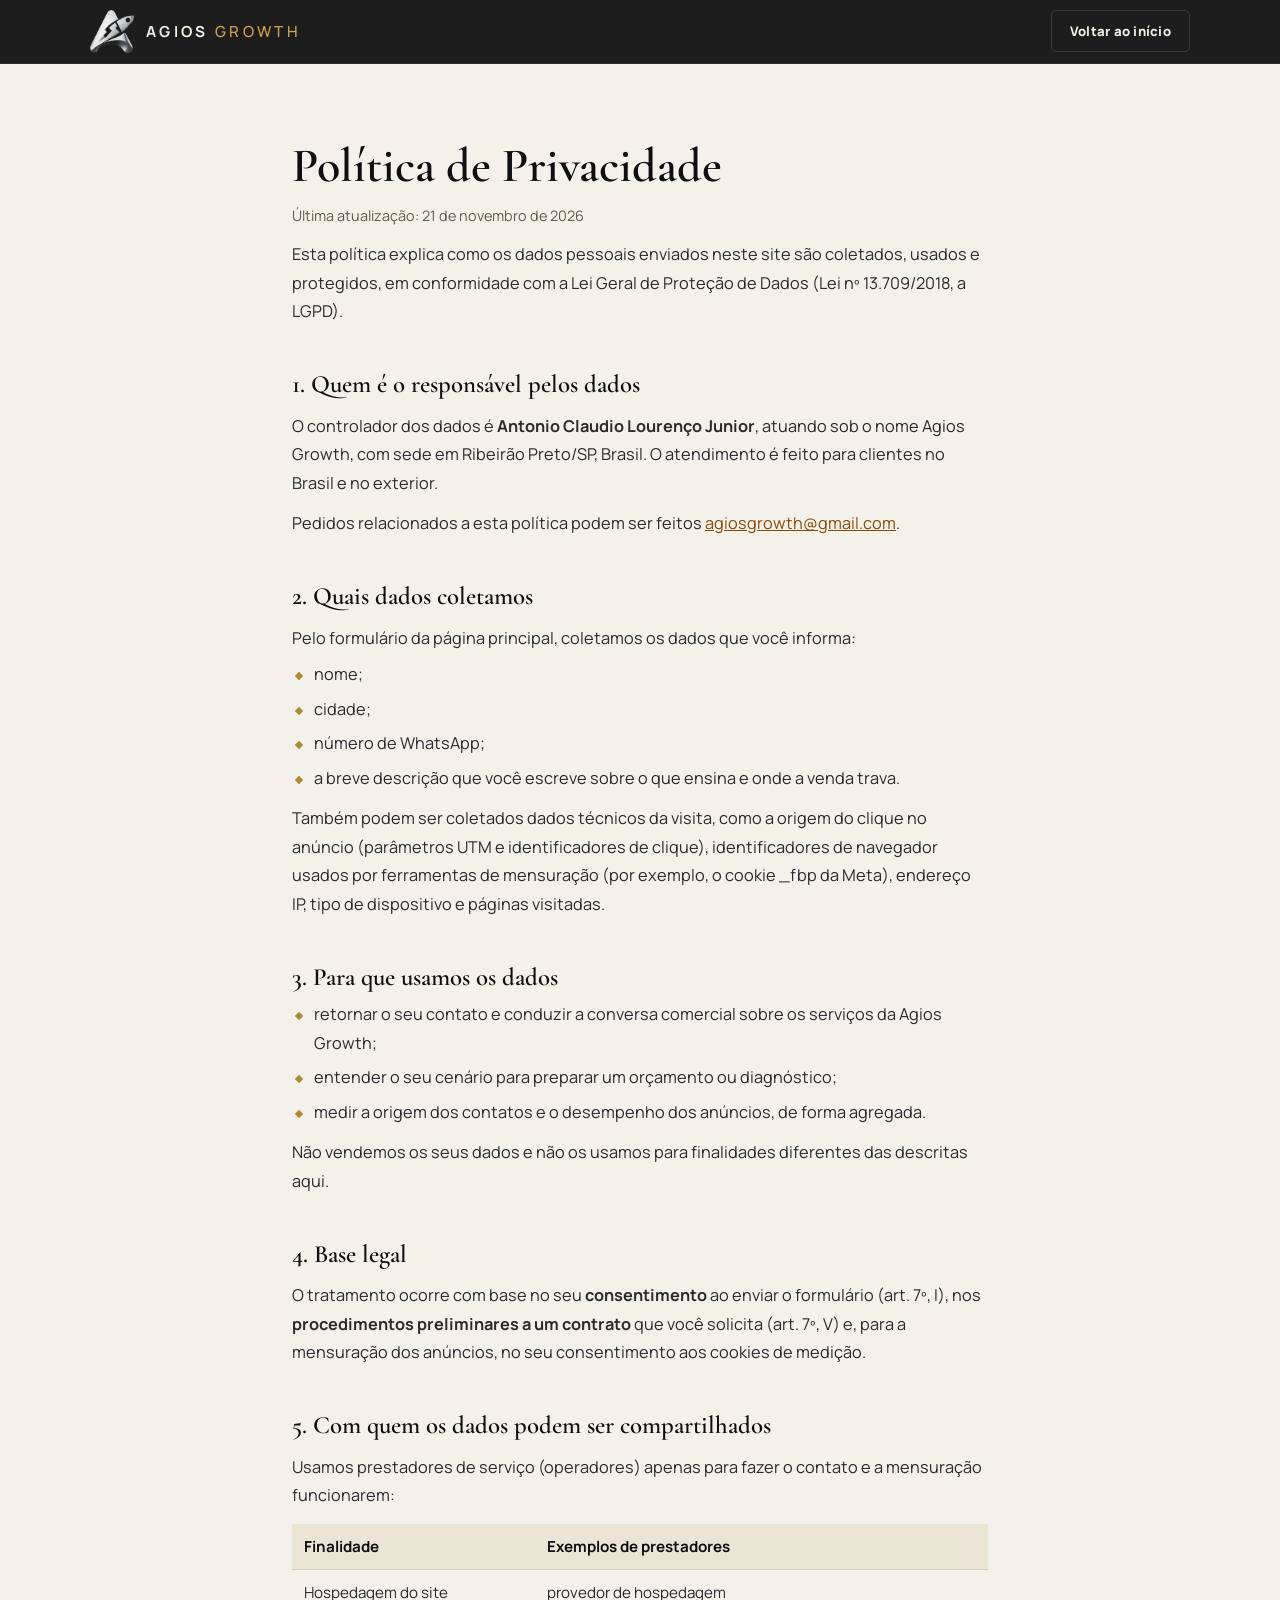
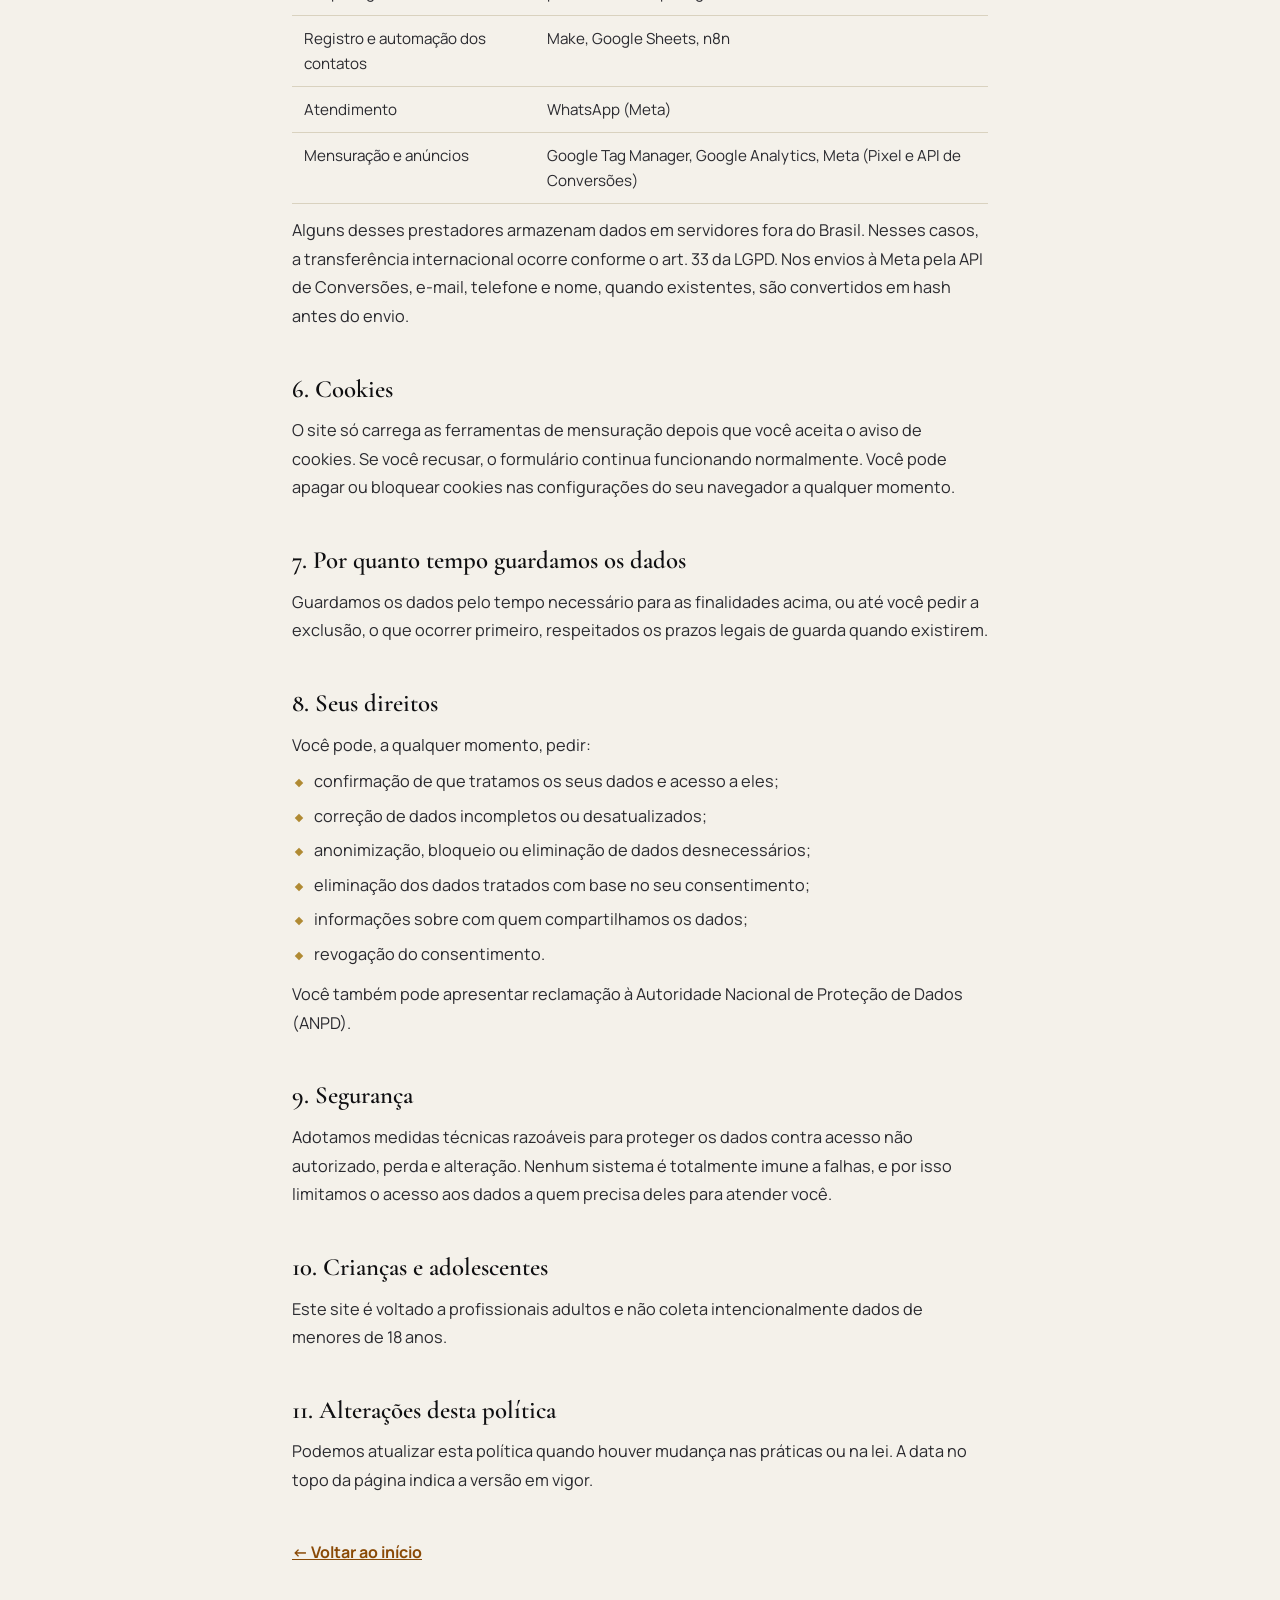
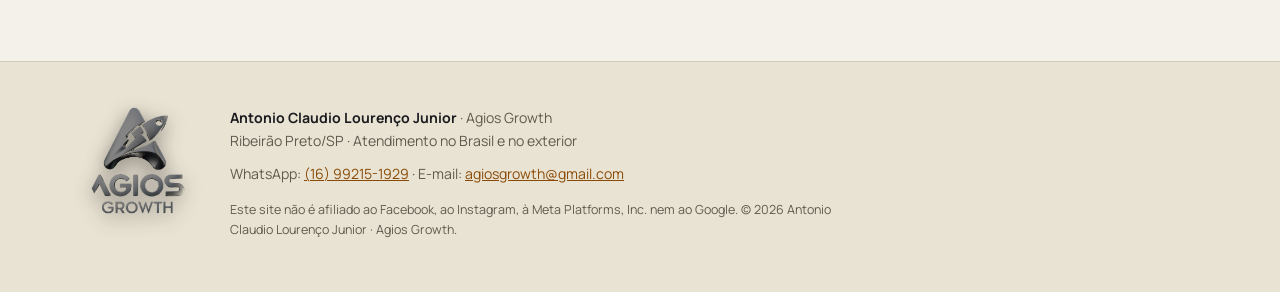
==== privacidade.html @ ae83b144 "Add files via upload" ====
<!doctype html>
<html lang="pt-BR">
<head>
<meta charset="utf-8">
<meta name="viewport" content="width=device-width,initial-scale=1">
<title>Política de Privacidade | Agios Growth</title>
<link rel="canonical" href="https://gestaoparamentores.com.br/privacidade.html">
<meta name="description" content="Como a Agios Growth coleta, usa e protege os dados enviados pelo formulário do site, conforme a LGPD.">
<meta name="theme-color" content="#0B0B0D">
<link rel="icon" type="image/png" href="img/favicon-48.png">
<link rel="apple-touch-icon" href="img/icone-192.png">
<link rel="preconnect" href="https://fonts.googleapis.com">
<link rel="preconnect" href="https://fonts.gstatic.com" crossorigin>
<link href="https://fonts.googleapis.com/css2?family=Cormorant+Garamond:wght@500;600&family=Manrope:wght@400;500;700&display=swap" rel="stylesheet">
<link rel="stylesheet" href="style.css">
<script src="config.js" defer></script>
<script src="app.js" defer></script>
</head>
<body class="read">
<header class="top">
<div class="wrap">
<a class="brand" href="index.html" aria-label="Agios Growth, início"><img src="img/simbolo-s.webp" alt="" width="44" height="43"><span>AGIOS <b>GROWTH</b></span></a>
<a class="btn btn-line" href="index.html" style="min-height:42px;padding:10px 18px;font-size:.82rem">Voltar ao início</a>
</div>
</header>

<main class="doc">
<h1>Política de Privacidade</h1>
<p class="upd">Última atualização: 21 de novembro de 2026</p>
<p>Esta política explica como os dados pessoais enviados neste site são coletados, usados e protegidos, em conformidade com a Lei Geral de Proteção de Dados (Lei nº 13.709/2018, a LGPD).</p>

<h2>1. Quem é o responsável pelos dados</h2>
<p>O controlador dos dados é <strong>Antonio Claudio Lourenço Junior</strong>, atuando sob o nome Agios Growth, com sede em Ribeirão Preto/SP, Brasil. O atendimento é feito para clientes no Brasil e no exterior.</p>
<p>Pedidos relacionados a esta política podem ser feitos <span data-config="email">pelo WhatsApp de atendimento</span>.</p>

<h2>2. Quais dados coletamos</h2>
<p>Pelo formulário da página principal, coletamos os dados que você informa:</p>
<ul>
<li>nome;</li>
<li>cidade;</li>
<li>número de WhatsApp;</li>
<li>a breve descrição que você escreve sobre o que ensina e onde a venda trava.</li>
</ul>
<p>Também podem ser coletados dados técnicos da visita, como a origem do clique no anúncio (parâmetros UTM e identificadores de clique), identificadores de navegador usados por ferramentas de mensuração (por exemplo, o cookie _fbp da Meta), endereço IP, tipo de dispositivo e páginas visitadas.</p>

<h2>3. Para que usamos os dados</h2>
<ul>
<li>retornar o seu contato e conduzir a conversa comercial sobre os serviços da Agios Growth;</li>
<li>entender o seu cenário para preparar um orçamento ou diagnóstico;</li>
<li>medir a origem dos contatos e o desempenho dos anúncios, de forma agregada.</li>
</ul>
<p>Não vendemos os seus dados e não os usamos para finalidades diferentes das descritas aqui.</p>

<h2>4. Base legal</h2>
<p>O tratamento ocorre com base no seu <strong>consentimento</strong> ao enviar o formulário (art. 7º, I), nos <strong>procedimentos preliminares a um contrato</strong> que você solicita (art. 7º, V) e, para a mensuração dos anúncios, no seu consentimento aos cookies de medição.</p>

<h2>5. Com quem os dados podem ser compartilhados</h2>
<p>Usamos prestadores de serviço (operadores) apenas para fazer o contato e a mensuração funcionarem:</p>
<table>
<tr><th>Finalidade</th><th>Exemplos de prestadores</th></tr>
<tr><td>Hospedagem do site</td><td>provedor de hospedagem</td></tr>
<tr><td>Registro e automação dos contatos</td><td>Make, Google Sheets, n8n</td></tr>
<tr><td>Atendimento</td><td>WhatsApp (Meta)</td></tr>
<tr><td>Mensuração e anúncios</td><td>Google Tag Manager, Google Analytics, Meta (Pixel e API de Conversões)</td></tr>
</table>
<p>Alguns desses prestadores armazenam dados em servidores fora do Brasil. Nesses casos, a transferência internacional ocorre conforme o art. 33 da LGPD. Nos envios à Meta pela API de Conversões, e-mail, telefone e nome, quando existentes, são convertidos em hash antes do envio.</p>

<h2 id="cookies">6. Cookies</h2>
<p>O site só carrega as ferramentas de mensuração depois que você aceita o aviso de cookies. Se você recusar, o formulário continua funcionando normalmente. Você pode apagar ou bloquear cookies nas configurações do seu navegador a qualquer momento.</p>

<h2>7. Por quanto tempo guardamos os dados</h2>
<p>Guardamos os dados pelo tempo necessário para as finalidades acima, ou até você pedir a exclusão, o que ocorrer primeiro, respeitados os prazos legais de guarda quando existirem.</p>

<h2>8. Seus direitos</h2>
<p>Você pode, a qualquer momento, pedir:</p>
<ul>
<li>confirmação de que tratamos os seus dados e acesso a eles;</li>
<li>correção de dados incompletos ou desatualizados;</li>
<li>anonimização, bloqueio ou eliminação de dados desnecessários;</li>
<li>eliminação dos dados tratados com base no seu consentimento;</li>
<li>informações sobre com quem compartilhamos os dados;</li>
<li>revogação do consentimento.</li>
</ul>
<p>Você também pode apresentar reclamação à Autoridade Nacional de Proteção de Dados (ANPD).</p>

<h2>9. Segurança</h2>
<p>Adotamos medidas técnicas razoáveis para proteger os dados contra acesso não autorizado, perda e alteração. Nenhum sistema é totalmente imune a falhas, e por isso limitamos o acesso aos dados a quem precisa deles para atender você.</p>

<h2>10. Crianças e adolescentes</h2>
<p>Este site é voltado a profissionais adultos e não coleta intencionalmente dados de menores de 18 anos.</p>

<h2>11. Alterações desta política</h2>
<p>Podemos atualizar esta política quando houver mudança nas práticas ou na lei. A data no topo da página indica a versão em vigor.</p>

<a class="back" href="index.html">← Voltar ao início</a>
</main>

<footer class="foot light-f">
<div class="wrap">
<img src="img/logo-s.webp" alt="Agios Growth" width="96" height="109" loading="lazy" style="filter:drop-shadow(0 6px 10px rgba(0,0,0,.45)) brightness(.55) contrast(1.2)">
<div>
<p><strong>Antonio Claudio Lourenço Junior</strong> · Agios Growth<br>Ribeirão Preto/SP · Atendimento no Brasil e no exterior</p>
<p class="contact">WhatsApp: <a href="https://wa.me/5516992151929" rel="noopener">(16) 99215-1929</a> · E-mail: <a href="mailto:agiosgrowth@gmail.com">agiosgrowth@gmail.com</a></p>
<p class="meta">Este site não é afiliado ao Facebook, ao Instagram, à Meta Platforms, Inc. nem ao Google. © 2026 Antonio Claudio Lourenço Junior · Agios Growth.</p>
</div>
</div>
</footer>

<div id="cookie" class="cookie glass" role="dialog" aria-label="Aviso de cookies" style="background:rgba(20,20,23,.96)">
<p>Uso cookies de medição para entender de onde vêm as visitas e avaliar os anúncios.</p>
<button class="btn btn-line" id="cookie-no" type="button">Recusar</button>
<button class="btn btn-act" id="cookie-ok" type="button">Aceitar</button>
</div>
</body>
</html>
---- style.css ----
/* Agios Growth · LP infoprodutores · base visual v1.0 (preto metal, dourado, laranja só na ação) */
:root{
  --bg:#0B0B0D;--g1:#141417;--g2:#1B1B1F;--line:#2A2A30;
  --gold:#D1A94A;--gold-l:#F0D48A;--gold-xl:#FFF1C4;
  --act:#FF7A1A;--act-d:#E5620A;
  --txt:#F3F0E8;--mut:#9C978C;--soft:#C9C4B8;
  --serif:"Cormorant Garamond",Georgia,"Times New Roman",serif;
  --sans:"Manrope",system-ui,-apple-system,"Segoe UI",sans-serif;
}
*{box-sizing:border-box}
html{scroll-behavior:smooth;-webkit-text-size-adjust:100%}
body{margin:0;background:var(--bg);color:var(--txt);font:400 16px/1.65 var(--sans);-webkit-font-smoothing:antialiased;overflow-x:hidden}
h1,h2,h3,p,ul,ol,figure{margin:0}
ul,ol{padding:0;list-style:none}
img{max-width:100%;display:block}
a{color:var(--gold-l)}a:hover{color:var(--gold-xl)}
:focus-visible{outline:2px solid var(--gold-l);outline-offset:3px}
.sr{position:absolute;width:1px;height:1px;overflow:hidden;clip:rect(0 0 0 0);white-space:nowrap}
.skip{position:absolute;left:12px;top:-60px;background:var(--gold-l);color:#0B0B0D;padding:10px 16px;border-radius:4px;font-weight:700;z-index:100;text-decoration:none}
.skip:focus{top:12px}

.wrap{max-width:1180px;margin-inline:auto;padding-inline:clamp(20px,4vw,40px);position:relative}
.sec{padding-block:clamp(72px,9vw,124px);position:relative;overflow:hidden}
.metal{background-color:#0F0F11;background-image:url(img/metal.webp);background-size:360px 360px}
.serif{font-family:var(--serif)}
.kicker{font:600 .74rem/1.5 var(--sans);letter-spacing:.22em;text-transform:uppercase;color:var(--act);margin-bottom:22px;display:flex;align-items:center;gap:12px}
.kicker::before{content:"";width:28px;height:1px;background:var(--act);flex:none}
.h2{font-family:var(--serif);font-weight:500;font-size:clamp(2.1rem,4.4vw,3.5rem);line-height:1.04;letter-spacing:-.012em;text-wrap:balance}
.lead{color:var(--mut);font-size:1.06rem;line-height:1.7;max-width:60ch;margin-top:22px}
.gold{text-shadow:none;background-image:linear-gradient(100deg,#C99A3C 0%,#E3BE63 22%,#FFF1C4 46%,#F0D48A 54%,#CFA146 78%,#E3BE63 100%);background-size:220% 100%;-webkit-background-clip:text;background-clip:text;color:transparent;font-style:italic;animation:sheen 8s linear infinite}
/* tipografia em alto relevo */
.emboss{text-shadow:0 1px 0 rgba(255,255,255,.22),0 -1px 0 rgba(0,0,0,.65),0 2px 3px rgba(0,0,0,.5),0 22px 38px rgba(0,0,0,.55)}

.glass{background:linear-gradient(135deg,rgba(255,255,255,.13),rgba(255,255,255,.03) 60%);border:1px solid rgba(255,255,255,.15);-webkit-backdrop-filter:blur(16px) saturate(150%);backdrop-filter:blur(16px) saturate(150%);box-shadow:inset 0 1px 0 rgba(255,255,255,.28),inset 0 -1px 0 rgba(0,0,0,.4),0 34px 70px -28px rgba(0,0,0,.85)}
.plate{background:linear-gradient(160deg,#1C1C20 0%,#121214 55%,#0C0C0E 100%);border:1px solid var(--line);box-shadow:inset 0 1px 0 rgba(255,255,255,.07),0 2px 0 rgba(0,0,0,.6),0 30px 60px -30px rgba(0,0,0,.95),0 8px 18px -8px rgba(0,0,0,.7)}

/* botões: laranja = ação principal; verde WhatsApp só no botão do WhatsApp */
.btn{display:inline-flex;align-items:center;justify-content:center;gap:10px;min-height:52px;padding:14px 28px;font:800 .95rem/1.2 var(--sans);letter-spacing:.02em;text-decoration:none;border-radius:6px;cursor:pointer;border:0;transition:transform .25s,box-shadow .25s,filter .25s}
.btn-act{background:linear-gradient(180deg,#FF9A4A 0%,#FF7A1A 48%,#E5620A 100%);color:#0B0B0D;box-shadow:inset 0 1px 0 rgba(255,255,255,.55),inset 0 -3px 0 rgba(120,40,0,.45),0 18px 36px -14px rgba(255,122,26,.75),0 4px 0 #A14308}
.btn-act:hover{color:#0B0B0D;transform:translateY(-2px);filter:brightness(1.06);box-shadow:inset 0 1px 0 rgba(255,255,255,.65),inset 0 -3px 0 rgba(120,40,0,.45),0 24px 44px -14px rgba(255,122,26,.9),0 6px 0 #A14308}
.btn-act:active{transform:translateY(2px);box-shadow:inset 0 1px 0 rgba(255,255,255,.4),0 8px 18px -10px rgba(255,122,26,.7),0 1px 0 #A14308}
.btn-act[disabled]{filter:grayscale(.5) brightness(.8);cursor:wait;transform:none}
.btn-line{background:transparent;color:var(--txt);border:1px solid #3A3A42}
.btn-line:hover{color:var(--gold-l);border-color:var(--gold)}
.btn-wa{background:linear-gradient(180deg,#43E57F 0%,#25D366 50%,#1AAE52 100%);color:#06210F;font-size:1.05rem;min-height:62px;padding:18px 34px;box-shadow:inset 0 1px 0 rgba(255,255,255,.6),inset 0 -3px 0 rgba(0,70,30,.4),0 20px 40px -14px rgba(37,211,102,.7),0 4px 0 #0E7A39;position:relative;animation:waPulse 2.4s ease-out infinite}
.btn-wa:hover{color:#06210F;transform:translateY(-2px);filter:brightness(1.05)}
.btn-wa svg{flex:none}

/* topo */
.top{position:sticky;top:0;z-index:40;background:rgba(11,11,13,.74);-webkit-backdrop-filter:blur(18px) saturate(140%);backdrop-filter:blur(18px) saturate(140%);border-bottom:1px solid rgba(255,255,255,.08)}
.top .wrap{display:flex;align-items:center;justify-content:space-between;gap:20px;padding-block:10px}
.brand{display:flex;align-items:center;gap:12px;text-decoration:none;color:var(--txt)}
.brand img{width:44px;height:auto}
.brand span{font:700 .95rem/1 var(--sans);letter-spacing:.22em}
.brand b{color:var(--gold);font-weight:500}
.top .btn{min-height:42px;padding:10px 20px;font-size:.82rem;border-radius:5px}

/* hero */
.hero{padding-block:clamp(36px,6vw,84px) clamp(56px,7vw,104px);position:relative;overflow:hidden}
.hero .photo{position:absolute;right:max(-60px,calc((100vw - 1180px)/-2));top:0;bottom:0;width:min(58%,760px);pointer-events:none}
.hero .photo img{width:100%;height:100%;object-fit:cover;object-position:55% 8%;-webkit-mask-image:radial-gradient(ellipse 62% 70% at 60% 42%,#000 50%,transparent 100%);mask-image:radial-gradient(ellipse 62% 70% at 60% 42%,#000 50%,transparent 100%);opacity:.34;filter:blur(1.5px) saturate(1.1)}
.hero-grid{display:grid;grid-template-columns:minmax(0,1.05fr) minmax(0,.95fr);gap:clamp(28px,4vw,64px);align-items:center;position:relative;z-index:2}
.hero h1{font-family:var(--serif);font-weight:500;font-size:clamp(2.45rem,5.2vw,4.4rem);line-height:1;letter-spacing:-.02em;text-wrap:balance}
.hero .lead{font-size:1.12rem;max-width:52ch}
.stats{display:flex;flex-wrap:wrap;gap:14px 40px;margin-top:44px;padding-top:24px;border-top:1px solid var(--line)}
.stats li span{display:block}
.stats .n{font:600 2rem/1 var(--serif)}
.stats .t{color:var(--mut);font-size:.84rem;margin-top:8px}
.orb{position:absolute;border-radius:50%;pointer-events:none}

.card-wrap{position:relative;perspective:1200px}
.ring{position:absolute;left:50%;top:50%;width:112%;aspect-ratio:1;margin:-56% 0 0 -56%;transform:perspective(900px) rotateX(68deg);pointer-events:none;z-index:0}
.ring i{display:block;width:100%;height:100%;border-radius:50%;background:conic-gradient(from 0deg,transparent 0 16%,#F0D48A 28%,transparent 42%,transparent 62%,#D1A94A 76%,transparent 90%);-webkit-mask:radial-gradient(farthest-side,transparent calc(100% - 4px),#000 calc(100% - 3px));mask:radial-gradient(farthest-side,transparent calc(100% - 4px),#000 calc(100% - 3px));animation:spin 26s linear infinite}
.fcard{position:relative;z-index:2;border-radius:16px;padding:clamp(24px,3vw,34px);background:linear-gradient(145deg,rgba(255,255,255,.12),rgba(255,255,255,.02) 55%,rgba(209,169,74,.07)),rgba(15,15,18,.84);-webkit-backdrop-filter:blur(22px) saturate(150%);backdrop-filter:blur(22px) saturate(150%);transform:rotateY(-4deg) rotateX(2deg);transform-style:preserve-3d;box-shadow:inset 0 1px 0 rgba(255,255,255,.34),inset 0 -1px 0 rgba(0,0,0,.45),0 50px 90px -30px rgba(0,0,0,.95),0 18px 36px -14px rgba(0,0,0,.7),0 0 0 1px rgba(255,255,255,.04)}
.fcard h2{font:600 1.7rem/1.1 var(--serif);text-shadow:0 1px 0 rgba(255,255,255,.2),0 2px 6px rgba(0,0,0,.6)}
.fcard .sub{color:var(--soft);font-size:.92rem;margin-top:8px}
.field{margin-top:16px}
.field label{display:block;font:700 .74rem/1 var(--sans);letter-spacing:.12em;text-transform:uppercase;color:var(--gold-l);margin-bottom:8px}
.field input,.field textarea{width:100%;font:500 1rem/1.4 var(--sans);color:var(--txt);background:rgba(8,8,10,.62);border:1px solid rgba(255,255,255,.16);border-radius:8px;padding:14px 14px;min-height:50px;box-shadow:inset 0 2px 6px rgba(0,0,0,.55);transition:border-color .2s,box-shadow .2s}
.field textarea{resize:vertical;min-height:84px}
.field input::placeholder,.field textarea::placeholder{color:#6E6A61}
.field input:focus,.field textarea:focus{outline:none;border-color:var(--gold-l);box-shadow:inset 0 2px 6px rgba(0,0,0,.55),0 0 0 3px rgba(240,212,138,.28)}
.field.bad input,.field.bad textarea{border-color:#FF6B4A}
.err{color:#FFB199;font-size:.82rem;margin-top:6px;min-height:1em}
.hp{position:absolute!important;left:-9999px;width:1px;height:1px;overflow:hidden}
.fcard .btn{width:100%;margin-top:20px}
.fine{color:var(--mut);font-size:.78rem;line-height:1.5;margin-top:14px}
.fine a{color:var(--soft)}
.fmsg{margin-top:12px;font-size:.9rem;color:#FFB199;min-height:1.2em}
.chip{position:absolute;z-index:3;padding:12px 16px;border-radius:14px;display:flex;align-items:center;gap:10px;font:600 .78rem/1.25 var(--sans)}
.chip small{display:block;color:var(--soft);font-weight:500}
.chip .av{width:44px;height:44px;border-radius:50%;object-fit:cover;object-position:50% 18%;border:2px solid var(--gold-l);box-shadow:0 10px 18px -6px rgba(0,0,0,.8)}

/* soluções */
.g3{display:grid;grid-template-columns:repeat(3,minmax(0,1fr));gap:26px;perspective:1400px}
.sol{position:relative;padding:30px 28px 28px;border-radius:12px;transform-style:preserve-3d;transform:perspective(900px) rotateX(var(--rx,0deg)) rotateY(var(--ry,0deg));transition:transform .25s ease-out,box-shadow .3s}
.sol:hover{box-shadow:inset 0 1px 0 rgba(255,255,255,.12),0 2px 0 rgba(0,0,0,.6),0 50px 80px -30px rgba(0,0,0,1),0 0 0 1px rgba(209,169,74,.45)}
.ico{width:64px;height:64px;border-radius:16px;display:grid;place-items:center;background:linear-gradient(150deg,#3A3A42,#17171A 60%,#0D0D0F);border:1px solid #3A3A42;box-shadow:inset 0 1px 0 rgba(255,255,255,.25),inset 0 -6px 12px rgba(0,0,0,.6),0 22px 30px -12px rgba(0,0,0,.9),0 0 26px -6px rgba(209,169,74,.35);transform:translateZ(46px)}
.sol h3{font:600 1.55rem/1.15 var(--serif);margin-top:22px;transform:translateZ(24px)}
.sol .trava{color:var(--mut);font-size:.92rem;margin-top:10px}
.sol .assumo{margin-top:16px;padding-top:16px;border-top:1px solid var(--line);font-size:.95rem;color:var(--txt)}
.sol .assumo b{color:var(--gold-l);font-weight:700}
.fica{margin-top:34px;padding:28px clamp(22px,3vw,36px);border-radius:12px;display:grid;grid-template-columns:minmax(0,.7fr) minmax(0,1.6fr);gap:clamp(18px,3vw,40px);align-items:center}
.fica h3{font:600 1.5rem/1.15 var(--serif)}
.fica ul{display:grid;grid-template-columns:repeat(3,minmax(0,1fr));gap:18px}
.fica li{border-left:2px solid var(--gold);padding-left:14px;font-size:.93rem;color:var(--soft)}
.fica li strong{display:block;color:var(--txt);font-weight:700;margin-bottom:2px}

/* para quem é */
.light{background:linear-gradient(180deg,#EFE9DA 0%,#E4DCC8 100%);color:#17171A}
.light .kicker{color:#B3490A}.light .kicker::before{background:#B3490A}
.light .h2{color:#121214}
.light .gold-d{background:none;color:#8A6416;font-style:italic;animation:none;-webkit-text-fill-color:#8A6416}
.fit{display:grid;grid-template-columns:repeat(2,minmax(0,1fr));gap:28px;margin-top:clamp(36px,5vw,64px);perspective:1400px}
.fit>div{border-radius:14px;padding:clamp(26px,3.4vw,42px);position:relative}
.fit .yes{background:linear-gradient(160deg,#1E1E22,#0E0E10);color:var(--txt);border:1px solid #34343A;box-shadow:inset 0 1px 0 rgba(255,255,255,.12),0 44px 70px -30px rgba(0,0,0,.85),0 14px 26px -12px rgba(0,0,0,.6);transform:rotateY(3deg) translateZ(20px)}
.fit .no{background:linear-gradient(160deg,#FBF8F0,#EDE6D4);color:#1B1B1F;border:1px solid #CFC5AA;box-shadow:inset 0 1px 0 #fff,0 34px 60px -34px rgba(60,40,0,.55),0 10px 20px -12px rgba(60,40,0,.35);transform:rotateY(-3deg)}
.fit h3{font:600 1.75rem/1.1 var(--serif)}
.fit li{display:flex;gap:14px;align-items:flex-start;padding-block:14px;border-top:1px solid rgba(255,255,255,.1);font-size:1rem;line-height:1.5}
.fit .no li{border-top-color:rgba(0,0,0,.12)}
.fit ul{margin-top:18px}
.fit svg{flex:none;margin-top:4px}
.badge{display:inline-flex;align-items:center;gap:8px;font:700 .72rem/1 var(--sans);letter-spacing:.16em;text-transform:uppercase;margin-bottom:14px;padding:7px 12px;border-radius:99px}
.yes .badge{background:rgba(209,169,74,.16);color:var(--gold-l);border:1px solid rgba(209,169,74,.4)}
.no .badge{background:rgba(179,73,10,.1);color:#9A3E06;border:1px solid rgba(179,73,10,.35)}

/* prova */
.proof{display:grid;grid-template-columns:minmax(0,1fr) minmax(0,1.05fr);gap:clamp(28px,5vw,72px);align-items:start}
.metrics{display:grid;grid-template-columns:repeat(2,minmax(0,1fr));gap:20px;margin-top:30px}
.metric{padding:22px 20px;border-radius:12px}
.metric .v{font:600 2.6rem/1 var(--serif)}
.metric .l{color:var(--soft);font-size:.88rem;margin-top:10px;line-height:1.45}
.metric .d{display:block;color:var(--mut);font-size:.74rem;margin-top:8px}
.flow{counter-reset:s;margin-top:22px}
.flow li{display:flex;gap:16px;align-items:flex-start;padding-block:13px;border-top:1px solid var(--line);color:var(--soft);font-size:.96rem}
.flow li::before{counter-increment:s;content:counter(s);flex:none;width:30px;height:30px;border-radius:50%;display:grid;place-items:center;font:600 .95rem/1 var(--serif);color:#0B0B0D;background:linear-gradient(180deg,#F6DE9C,#B08A33);box-shadow:0 0 0 4px rgba(209,169,74,.16)}
.flow strong{color:var(--txt)}
.note{margin-top:22px;padding:16px 18px;border-left:2px solid var(--act);background:rgba(255,122,26,.07);color:var(--soft);font-size:.92rem;border-radius:0 8px 8px 0}
.who{display:grid;grid-template-columns:150px minmax(0,1fr);gap:22px;align-items:center;margin-top:clamp(40px,6vw,72px);padding:22px;border-radius:14px}
.who img{width:150px;height:190px;object-fit:cover;object-position:50% 18%;border-radius:10px;box-shadow:0 30px 50px -20px rgba(0,0,0,.9),0 0 0 1px rgba(255,255,255,.12)}
.who h3{font:600 1.5rem/1.1 var(--serif)}
.who p{color:var(--soft);font-size:.95rem;margin-top:8px}

/* fechamento */
.close{background:linear-gradient(180deg,#14110A,#0B0B0D);text-align:center}
.close .h2{max-width:20ch;margin-inline:auto}
.close .lead{margin-inline:auto}

/* rodapé */
.foot{border-top:1px solid var(--line);padding-block:44px 52px;background:#08080A;color:var(--mut);font-size:.88rem}
.foot .wrap{display:grid;grid-template-columns:auto minmax(0,1fr);gap:28px 44px;align-items:start}
.foot img{width:96px;height:auto}
.foot strong{color:var(--txt)}
.foot a{color:var(--soft)}
.foot .meta{font-size:.78rem;line-height:1.6;margin-top:14px;max-width:80ch}
.foot nav{display:flex;flex-wrap:wrap;gap:8px 26px;margin-top:12px}

/* cookies */
.cookie{position:fixed;left:16px;right:16px;bottom:16px;z-index:60;max-width:640px;margin-inline:auto;padding:16px 18px;border-radius:12px;display:none;gap:14px;align-items:center;flex-wrap:wrap;font-size:.86rem;color:var(--soft);background:rgba(20,20,23,.94)}
.cookie.on{display:flex}
.cookie p{flex:1 1 260px}
.cookie .btn{min-height:40px;padding:8px 18px;font-size:.82rem}

/* obrigado */
.ty{min-height:calc(100vh - 62px);display:grid;place-items:center;padding-block:clamp(40px,7vw,96px)}
.ty .box{max-width:720px;text-align:center;position:relative;z-index:2}
.okmark{width:112px;height:112px;margin:0 auto 34px;position:relative;display:grid;place-items:center}
.okmark::before,.okmark::after{content:"";position:absolute;inset:0;border-radius:50%;border:1px solid rgba(240,212,138,.5);animation:pulse 2.8s ease-out infinite}
.okmark::after{animation-delay:1.4s}
.okmark .disc{width:92px;height:92px;border-radius:50%;display:grid;place-items:center;background:radial-gradient(circle at 30% 26%,#FFF1C4,#D1A94A 52%,#8A6416);box-shadow:inset 0 2px 0 rgba(255,255,255,.7),inset 0 -8px 16px rgba(80,50,0,.5),0 28px 50px -14px rgba(209,169,74,.55),0 14px 24px -10px rgba(0,0,0,.8)}
.ty h1{font:500 clamp(2.2rem,5.2vw,3.8rem)/1.04 var(--serif);letter-spacing:-.015em;text-wrap:balance}
.ty .lead{margin-inline:auto;font-size:1.12rem;color:var(--soft)}
.accel{margin-top:38px;padding:clamp(24px,4vw,40px);border-radius:16px}
.accel p.q{font:600 1.35rem/1.35 var(--serif);text-wrap:balance}
.accel .btn{margin-top:24px}
.accel .s{color:var(--mut);font-size:.84rem;margin-top:16px}
.steps{display:grid;grid-template-columns:repeat(3,minmax(0,1fr));gap:16px;margin-top:34px;text-align:left}
.steps li{padding:16px 16px 0 0;border-top:1px solid var(--gold);color:var(--soft);font-size:.9rem;position:relative}
.steps li b{display:block;color:var(--txt);margin-bottom:4px}

/* privacidade (leitura) */
body.read{background:#F4F1EA;color:#1B1B1F}
body.read .top{background:rgba(11,11,13,.92)}
.doc{max-width:760px;margin-inline:auto;padding:clamp(40px,6vw,80px) clamp(20px,4vw,32px) 96px}
.doc h1{font:600 clamp(2rem,4.6vw,3rem)/1.05 var(--serif);color:#0F0F11}
.doc .upd{color:#5F5A4F;font-size:.9rem;margin-top:12px}
.doc h2{font:600 1.55rem/1.2 var(--serif);margin-top:44px;color:#0F0F11}
.doc p,.doc li{font-size:1.02rem;line-height:1.75;color:#2A2A2F;margin-top:12px}
.doc ul{margin-top:8px}
.doc li{padding-left:22px;position:relative;margin-top:6px}
.doc li::before{content:"";position:absolute;left:4px;top:.8em;width:6px;height:6px;transform:rotate(45deg);background:#B08A33}
.doc a{color:#8A4A06}
.doc .back{display:inline-block;margin-top:44px;font-weight:700}
.doc table{width:100%;border-collapse:collapse;margin-top:14px;font-size:.95rem}
.doc th,.doc td{text-align:left;padding:10px 12px;border-bottom:1px solid #D9D2BF;vertical-align:top;color:#2A2A2F}
.doc th{font-weight:700;color:#0F0F11;background:#EBE5D6}
.foot.light-f{background:#E9E3D3;border-top:1px solid #D2CAB4;color:#5F5A4F}
.foot.light-f strong{color:#1B1B1F}.foot.light-f a{color:#8A4A06}

/* movimento */
@keyframes sheen{to{background-position:-220% 0}}
@keyframes floatA{0%,100%{transform:translate3d(0,0,0)}50%{transform:translate3d(0,-16px,0)}}
@keyframes floatB{0%,100%{transform:translate3d(0,0,0) rotate(0)}50%{transform:translate3d(8px,12px,0) rotate(2deg)}}
@keyframes spin{to{transform:rotate(360deg)}}
@keyframes pulse{0%{transform:scale(1);opacity:.7}100%{transform:scale(1.7);opacity:0}}
@keyframes waPulse{0%{box-shadow:inset 0 1px 0 rgba(255,255,255,.6),inset 0 -3px 0 rgba(0,70,30,.4),0 20px 40px -14px rgba(37,211,102,.7),0 4px 0 #0E7A39,0 0 0 0 rgba(37,211,102,.55)}70%,100%{box-shadow:inset 0 1px 0 rgba(255,255,255,.6),inset 0 -3px 0 rgba(0,70,30,.4),0 20px 40px -14px rgba(37,211,102,.7),0 4px 0 #0E7A39,0 0 0 24px rgba(37,211,102,0)}}
@keyframes beam{0%,100%{opacity:.35;transform:translateX(-6%)}50%{opacity:.8;transform:translateX(6%)}}
@keyframes rise{from{opacity:0;transform:translate3d(0,40px,0)}to{opacity:1;transform:none}}
.fa{animation:floatA 9s ease-in-out infinite}.fb{animation:floatB 11s ease-in-out infinite}.fc{animation:floatA 13s ease-in-out infinite reverse}.beam{animation:beam 6s ease-in-out infinite}
@supports (animation-timeline:view()){.rv{animation:rise linear both;animation-timeline:view();animation-range:entry 0% entry 40%}}

@media(max-width:1000px){
  .hero-grid,.proof{grid-template-columns:minmax(0,1fr)}
  .hero .photo{display:none}
  .g3{grid-template-columns:repeat(2,minmax(0,1fr))}
  .fica{grid-template-columns:minmax(0,1fr)}
  .fcard{transform:none}
  .chip{display:none}
}
@media(max-width:680px){
  .g3,.fit,.fica ul,.steps{grid-template-columns:minmax(0,1fr)}
  .fit .yes,.fit .no{transform:none}
  .metrics{grid-template-columns:minmax(0,1fr)}
  .who{grid-template-columns:minmax(0,1fr)}
  .who img{width:100%;height:240px}
  .foot .wrap{grid-template-columns:minmax(0,1fr)}
  .brand span{font-size:.82rem;letter-spacing:.16em}
  .top .btn{padding-inline:14px}
  .hm{display:none}
  .ring{display:none}
}
@media(prefers-reduced-motion:reduce){*{animation:none!important;transition:none!important}html{scroll-behavior:auto}.sol{transform:none!important}}

.foot .contact{margin-top:10px}

.dir-grid{margin-top:clamp(40px,6vw,64px);display:grid;grid-template-columns:repeat(2,minmax(0,1fr));gap:24px}
@media(max-width:800px){.dir-grid{grid-template-columns:minmax(0,1fr)}}
.dir-grid .plate{padding:30px 28px;border-radius:12px}
.dir-grid h3{margin-top:16px;font:600 1.4rem/1.15 var(--serif);color:var(--txt)}
.dir-grid p{margin-top:12px;font-size:.95rem;line-height:1.65;color:var(--soft)}
.dir-grid strong{color:var(--txt)}
.dir .who{margin-top:40px}
.dir .who .role{color:#D1A94A;font-weight:600;margin-top:4px}
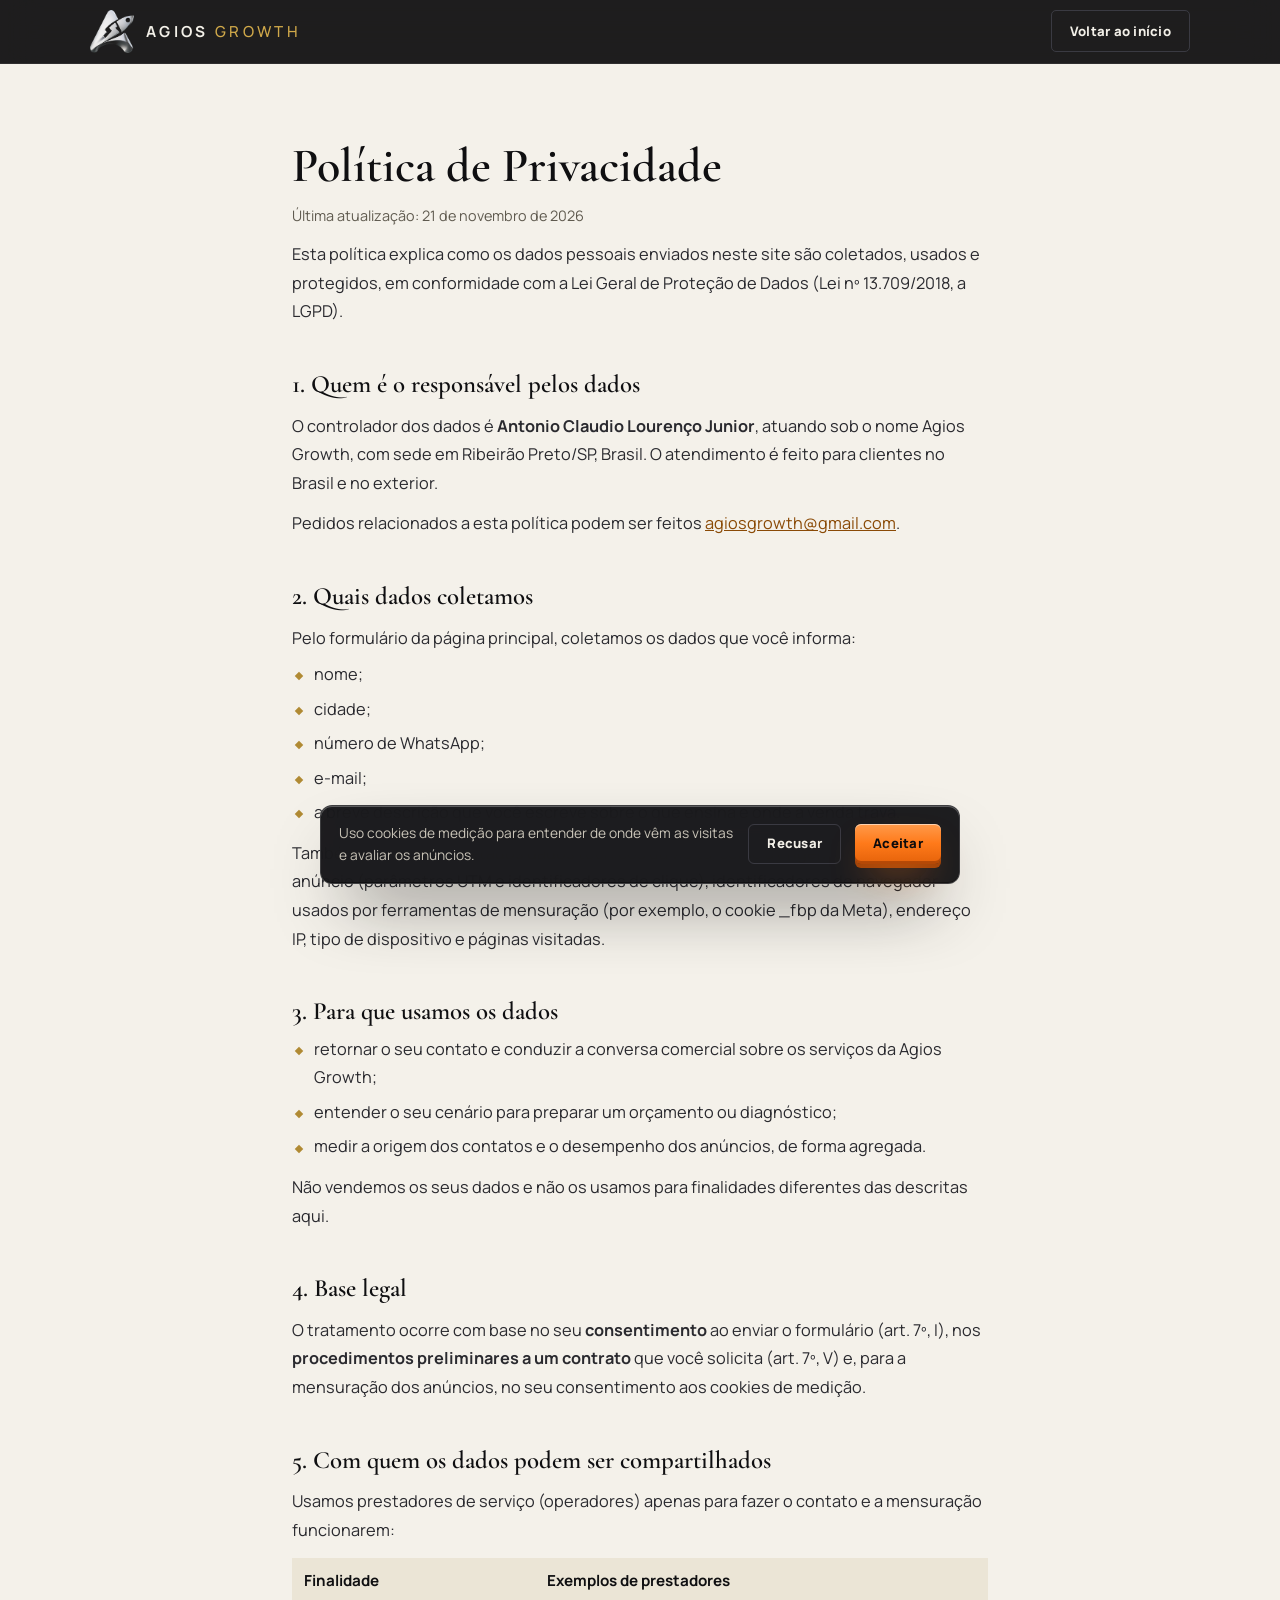
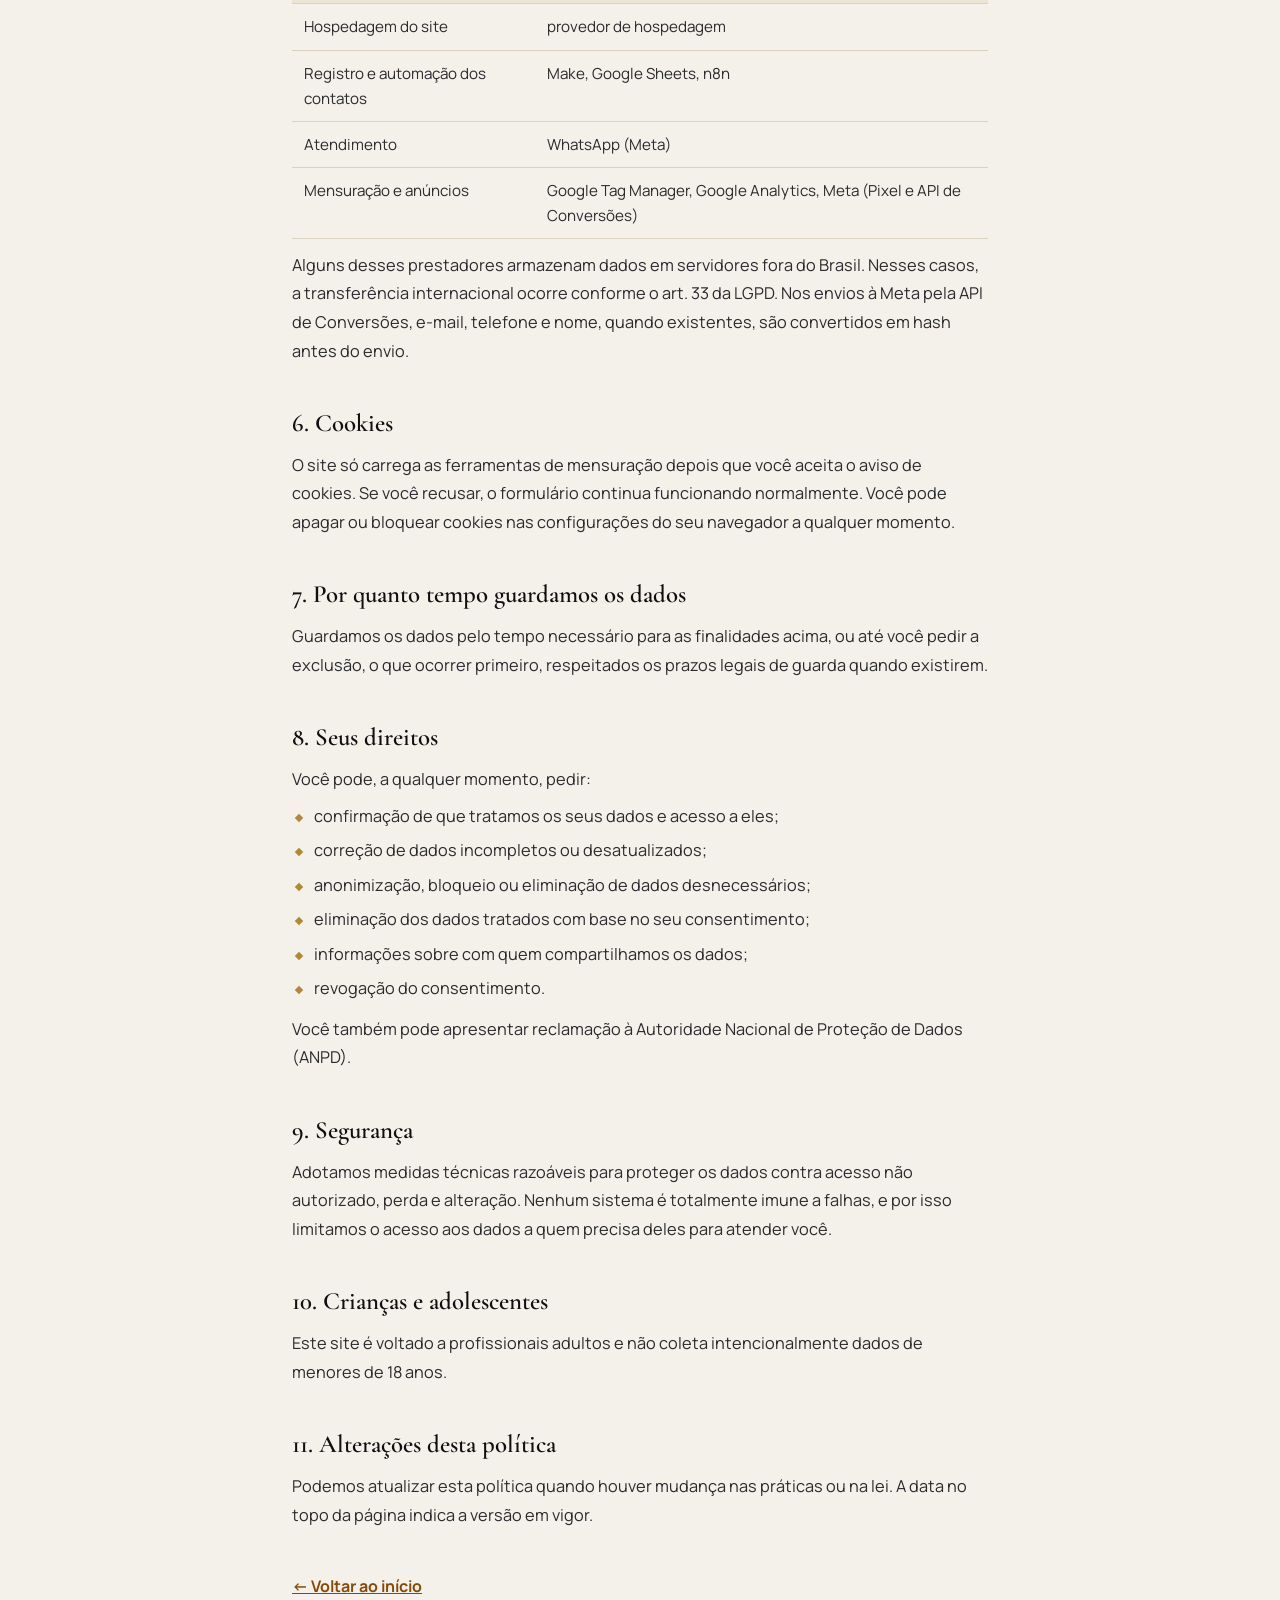
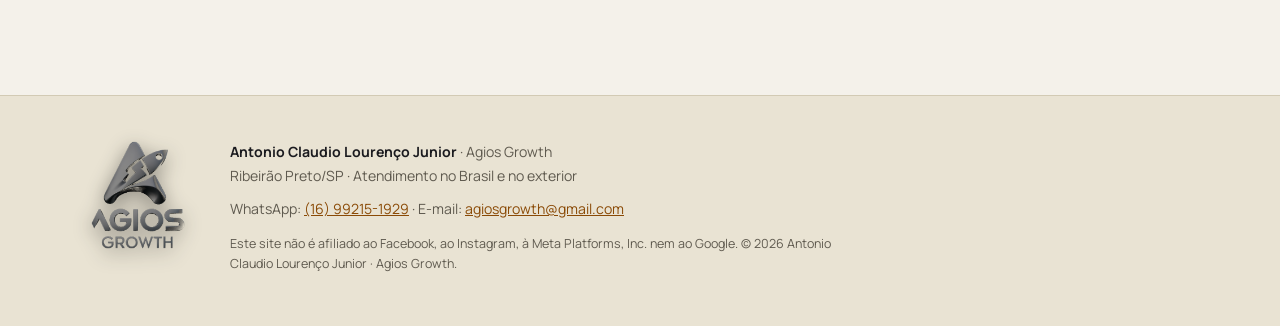
==== commit ee503102: "Add files via upload" ====
--- a/privacidade.html
+++ b/privacidade.html
@@ -39,6 +39,7 @@
 <li>nome;</li>
 <li>cidade;</li>
 <li>número de WhatsApp;</li>
+<li>e-mail;</li>
 <li>a breve descrição que você escreve sobre o que ensina e onde a venda trava.</li>
 </ul>
 <p>Também podem ser coletados dados técnicos da visita, como a origem do clique no anúncio (parâmetros UTM e identificadores de clique), identificadores de navegador usados por ferramentas de mensuração (por exemplo, o cookie _fbp da Meta), endereço IP, tipo de dispositivo e páginas visitadas.</p>
